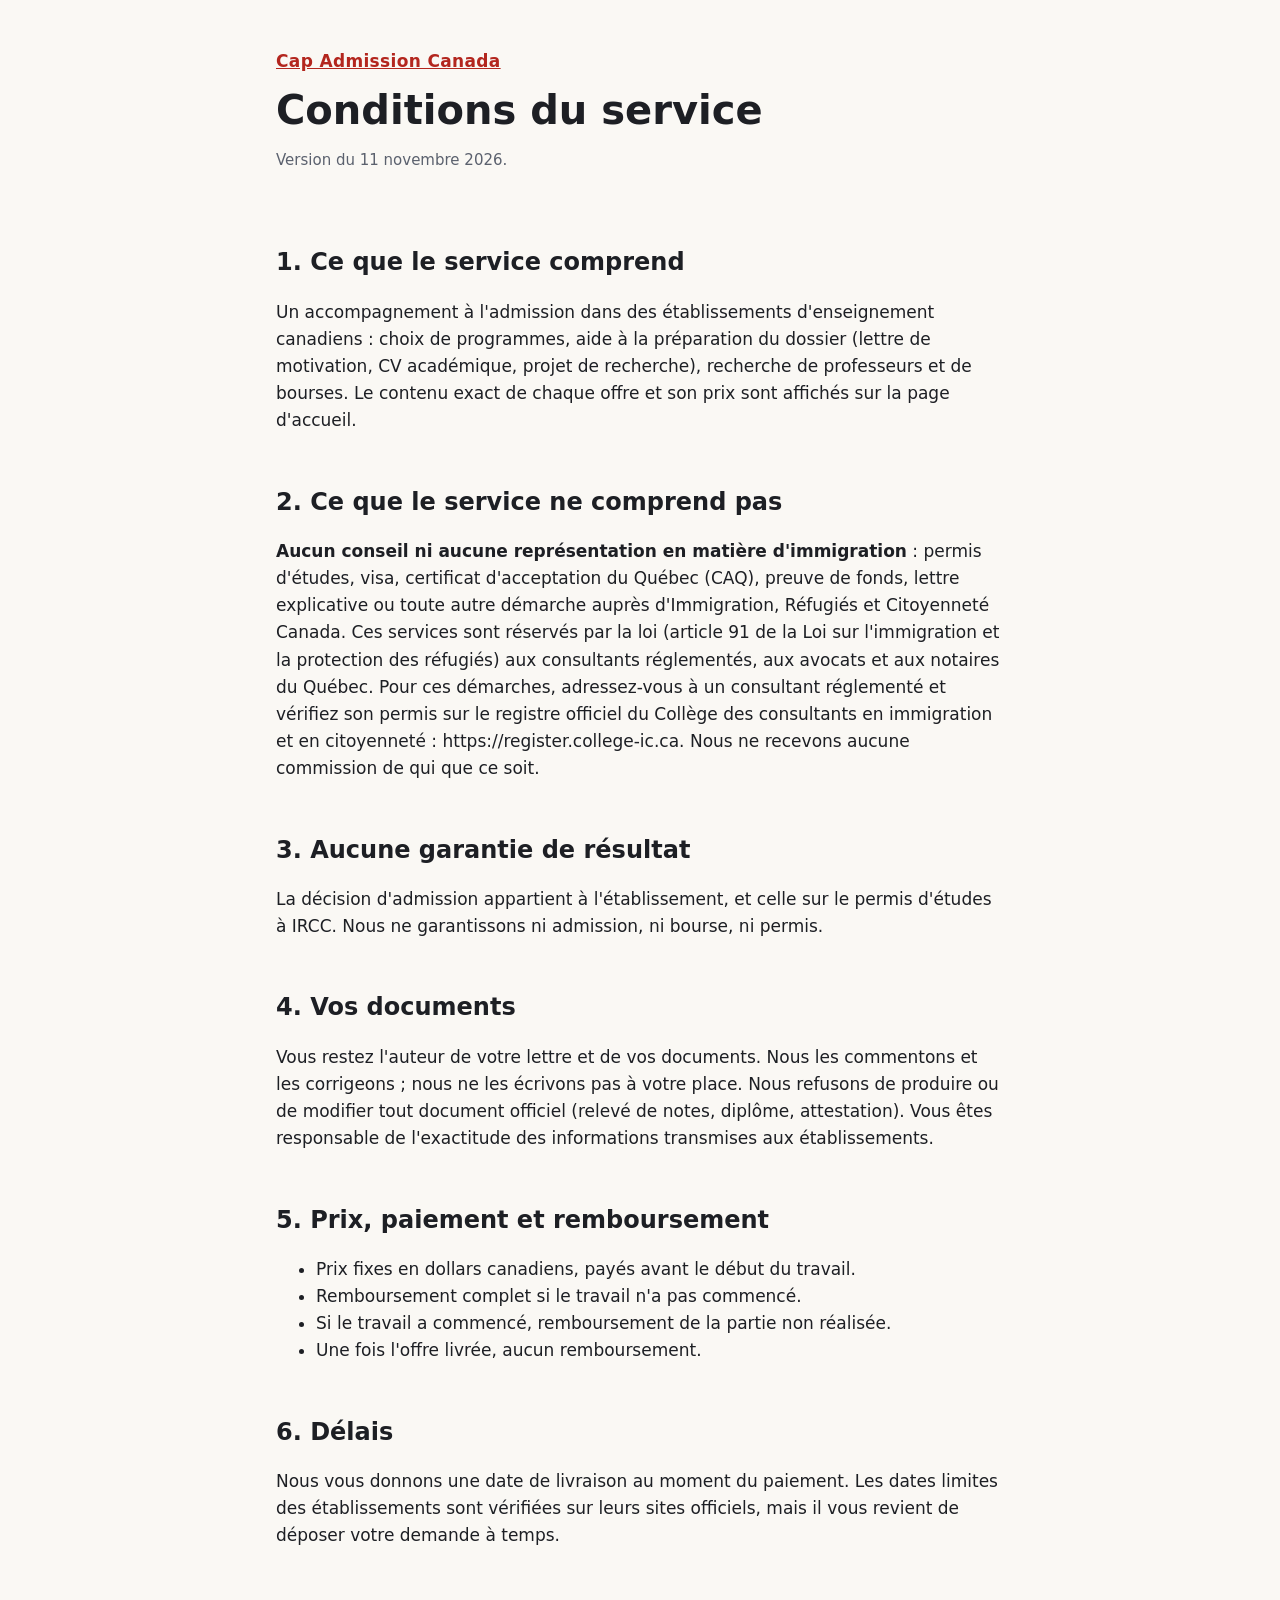
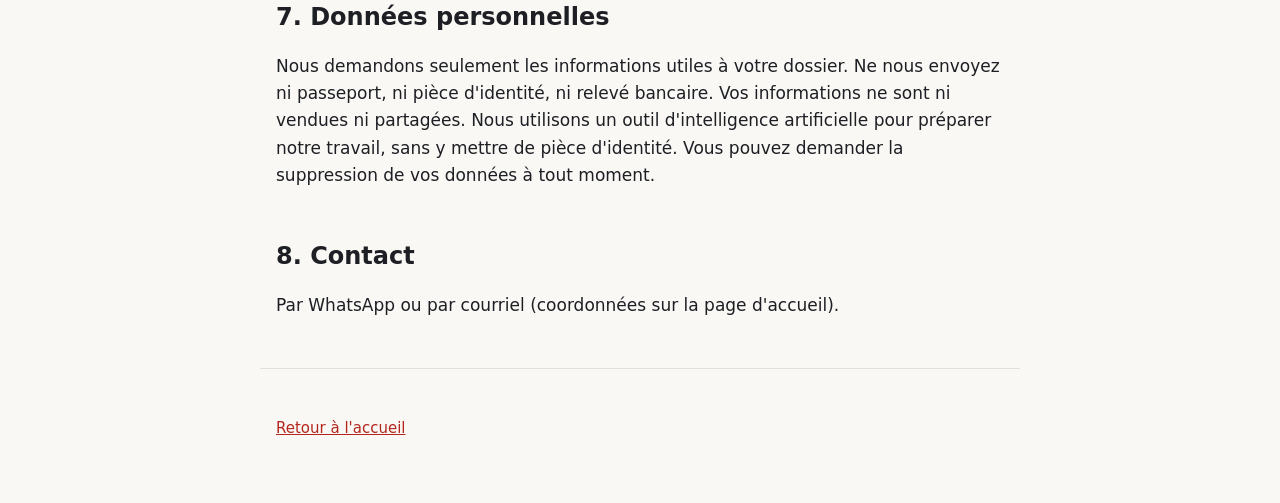
==== conditions.html @ dacee2fe "Page de présentation, exemple et conditions du service Co-Authored-By: Claude Opus 5.5 <noreply@anth" ====
<!doctype html>
<html lang="fr">
<head>
<meta charset="utf-8">
<meta name="viewport" content="width=device-width, initial-scale=1">
<title>Conditions du service</title>
<link rel="stylesheet" href="style.css">
</head>
<body>
<header>
  <div class="marque"><a href="index.html">Cap Admission Canada</a></div>
  <h1>Conditions du service</h1>
  <p class="doux">Version du 11 novembre 2026.</p>
</header>
<main>
  <h2>1. Ce que le service comprend</h2>
  <p>Un accompagnement à l'admission dans des établissements d'enseignement canadiens : choix de programmes, aide à la préparation du dossier (lettre de motivation, CV académique, projet de recherche), recherche de professeurs et de bourses. Le contenu exact de chaque offre et son prix sont affichés sur la page d'accueil.</p>

  <h2>2. Ce que le service ne comprend pas</h2>
  <p><strong>Aucun conseil ni aucune représentation en matière d'immigration</strong> : permis d'études, visa, certificat d'acceptation du Québec (CAQ), preuve de fonds, lettre explicative ou toute autre démarche auprès d'Immigration, Réfugiés et Citoyenneté Canada. Ces services sont réservés par la loi (article 91 de la Loi sur l'immigration et la protection des réfugiés) aux consultants réglementés, aux avocats et aux notaires du Québec. Pour ces démarches, adressez-vous à un consultant réglementé et vérifiez son permis sur le registre officiel du Collège des consultants en immigration et en citoyenneté : https://register.college-ic.ca. Nous ne recevons aucune commission de qui que ce soit.</p>

  <h2>3. Aucune garantie de résultat</h2>
  <p>La décision d'admission appartient à l'établissement, et celle sur le permis d'études à IRCC. Nous ne garantissons ni admission, ni bourse, ni permis.</p>

  <h2>4. Vos documents</h2>
  <p>Vous restez l'auteur de votre lettre et de vos documents. Nous les commentons et les corrigeons ; nous ne les écrivons pas à votre place. Nous refusons de produire ou de modifier tout document officiel (relevé de notes, diplôme, attestation). Vous êtes responsable de l'exactitude des informations transmises aux établissements.</p>

  <h2>5. Prix, paiement et remboursement</h2>
  <ul>
    <li>Prix fixes en dollars canadiens, payés avant le début du travail.</li>
    <li>Remboursement complet si le travail n'a pas commencé.</li>
    <li>Si le travail a commencé, remboursement de la partie non réalisée.</li>
    <li>Une fois l'offre livrée, aucun remboursement.</li>
  </ul>

  <h2>6. Délais</h2>
  <p>Nous vous donnons une date de livraison au moment du paiement. Les dates limites des établissements sont vérifiées sur leurs sites officiels, mais il vous revient de déposer votre demande à temps.</p>

  <h2>7. Données personnelles</h2>
  <p>Nous demandons seulement les informations utiles à votre dossier. Ne nous envoyez ni passeport, ni pièce d'identité, ni relevé bancaire. Vos informations ne sont ni vendues ni partagées. Nous utilisons un outil d'intelligence artificielle pour préparer notre travail, sans y mettre de pièce d'identité. Vous pouvez demander la suppression de vos données à tout moment.</p>

  <h2>8. Contact</h2>
  <p>Par WhatsApp ou par courriel (coordonnées sur la page d'accueil).</p>
</main>
<footer><p class="doux"><a href="index.html">Retour à l'accueil</a></p></footer>
</body>
</html>
---- style.css ----
:root {
  --fond: #faf8f4;
  --surface: #ffffff;
  --texte: #1d1f24;
  --doux: #5b616e;
  --accent: #b3261e;
  --accent-texte: #ffffff;
  --ligne: #e4e0d8;
  --encadre: #fff4e5;
  --encadre-ligne: #f0c27b;
}
@media (prefers-color-scheme: dark) {
  :root {
    --fond: #16181c;
    --surface: #1f2228;
    --texte: #eceae6;
    --doux: #a3a8b3;
    --accent: #ef6b62;
    --accent-texte: #16181c;
    --ligne: #343842;
    --encadre: #2b2418;
    --encadre-ligne: #7a5a26;
  }
}
* { box-sizing: border-box; }
body {
  margin: 0;
  background: var(--fond);
  color: var(--texte);
  font: 17px/1.6 system-ui, -apple-system, "Segoe UI", Roboto, sans-serif;
}
main, header, footer { max-width: 760px; margin: 0 auto; padding: 0 16px; }
header { padding-top: 48px; padding-bottom: 8px; }
.marque { font-weight: 700; color: var(--accent); letter-spacing: .02em; }
h1 { font-size: clamp(28px, 6vw, 40px); line-height: 1.15; margin: 12px 0; }
h2 { font-size: 24px; margin: 48px 0 12px; }
a { color: var(--accent); }
.doux { color: var(--doux); font-size: 15px; }
.bouton {
  display: inline-block; background: var(--accent); color: var(--accent-texte);
  padding: 14px 22px; border-radius: 10px; font-weight: 600; text-decoration: none; margin: 8px 8px 8px 0;
}
.bouton.secondaire { background: transparent; color: var(--accent); border: 2px solid var(--accent); }
.bouton[aria-disabled="true"] { opacity: .5; pointer-events: none; }
.offres { display: grid; gap: 12px; grid-template-columns: repeat(auto-fit, minmax(220px, 1fr)); }
.offre { background: var(--surface); border: 1px solid var(--ligne); border-radius: 12px; padding: 16px; }
.offre h3 { margin: 0 0 4px; font-size: 18px; }
.prix { font-size: 22px; font-weight: 700; }
.prix small { font-size: 14px; font-weight: 400; color: var(--doux); display: block; }
.encadre { background: var(--encadre); border: 1px solid var(--encadre-ligne); border-radius: 12px; padding: 16px; }
ol.etapes { padding-left: 20px; }
ol.etapes li { margin-bottom: 8px; }
details { background: var(--surface); border: 1px solid var(--ligne); border-radius: 10px; padding: 12px 16px; margin-bottom: 8px; }
summary { cursor: pointer; font-weight: 600; }
footer { padding-top: 32px; padding-bottom: 48px; border-top: 1px solid var(--ligne); margin-top: 48px; }
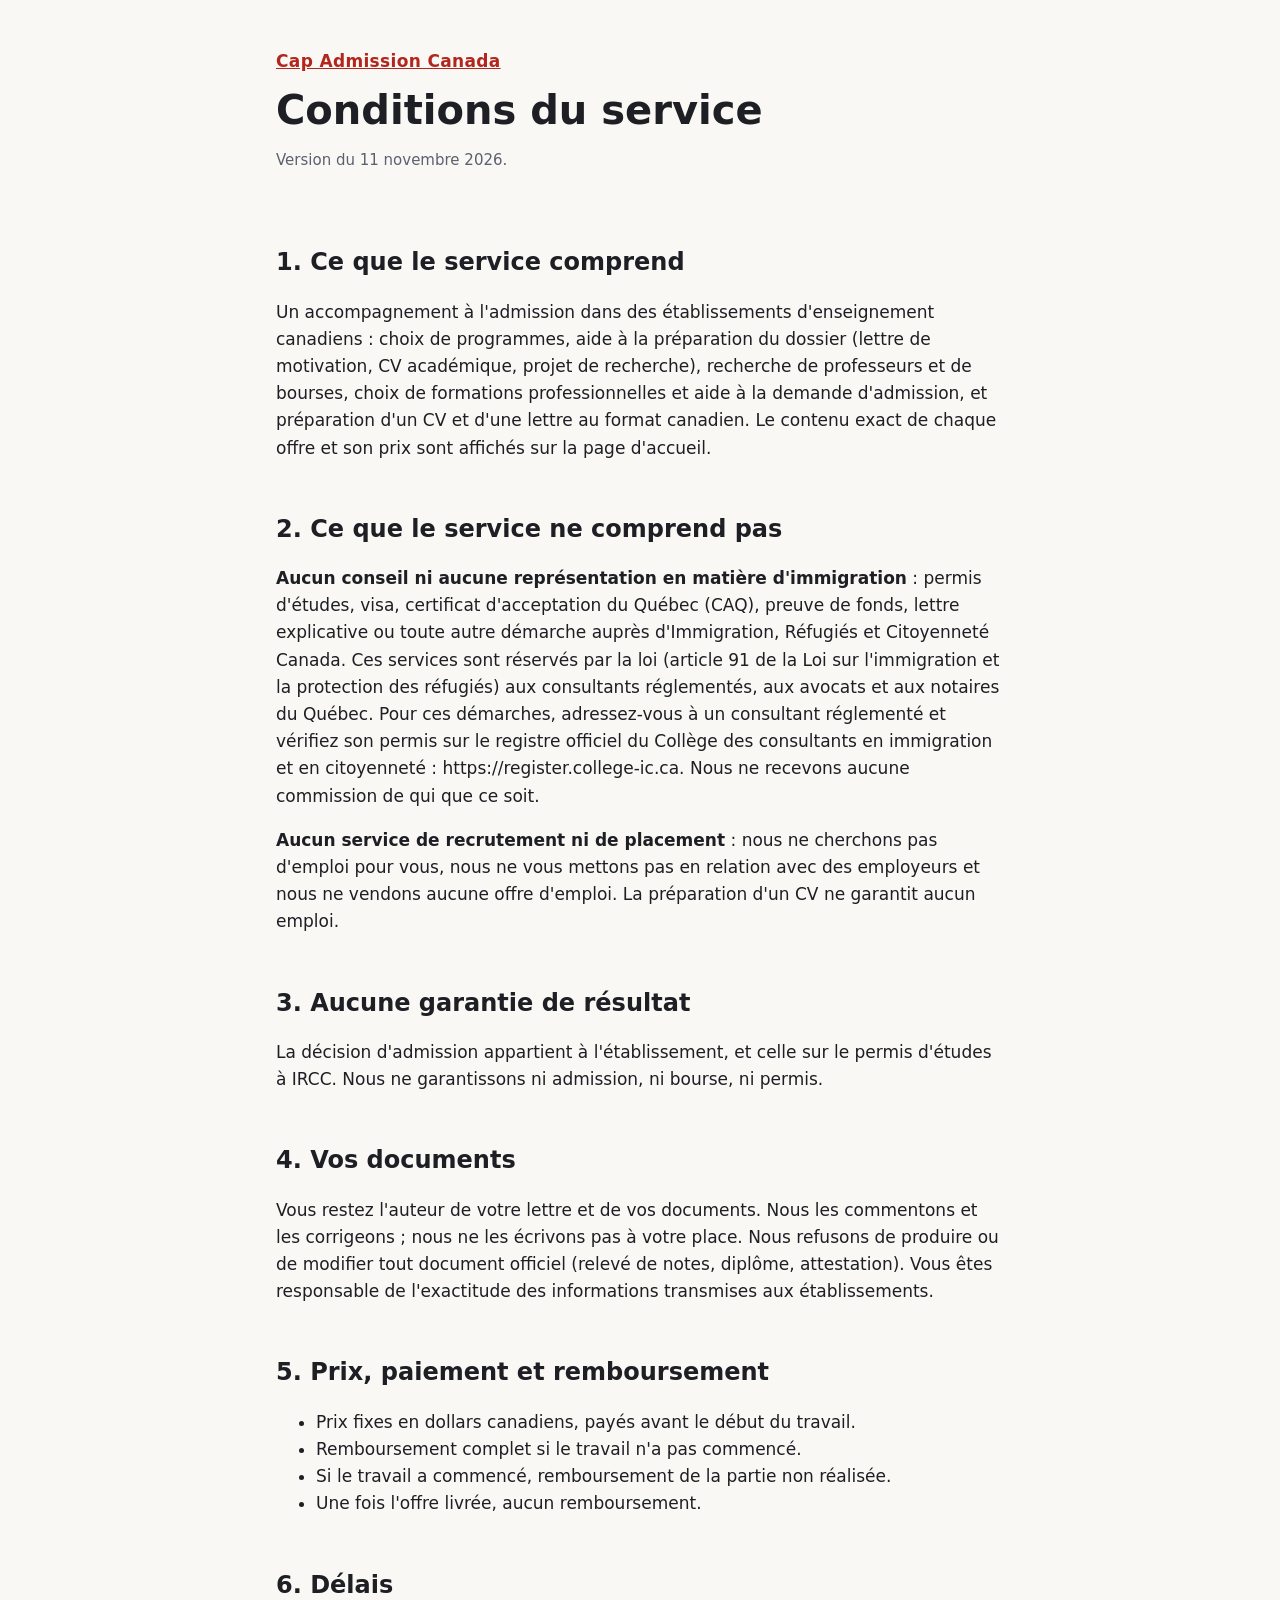
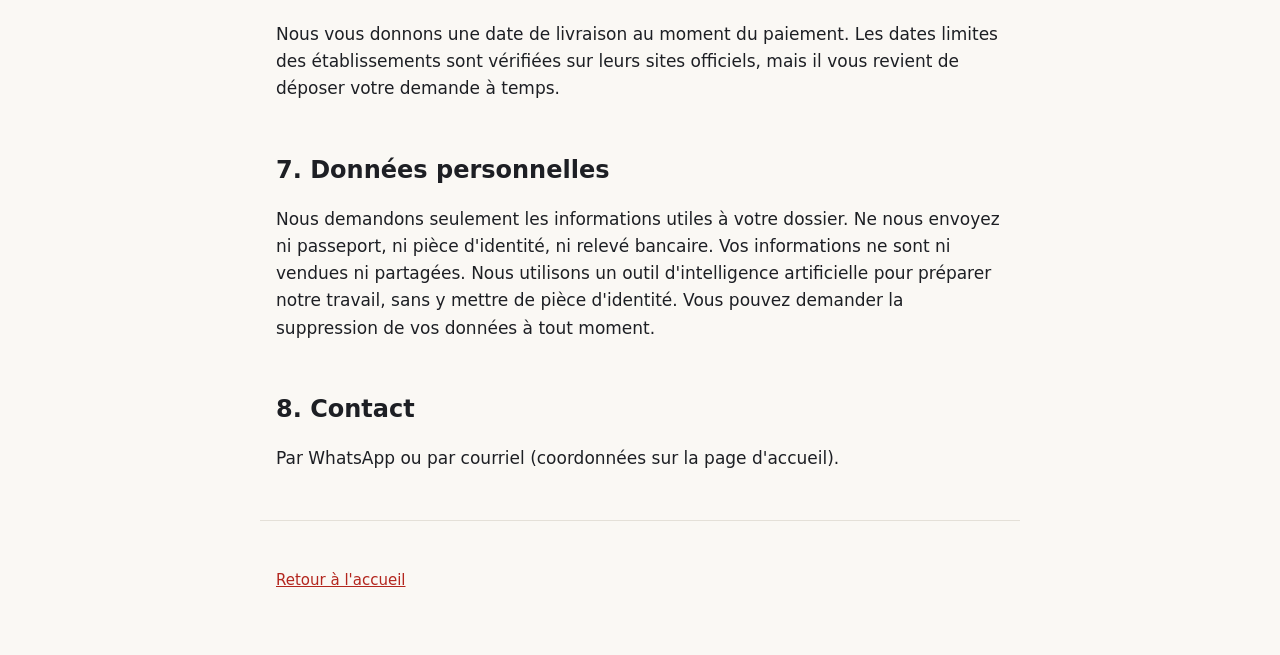
==== commit 167af824: "Offres formation professionnelle et CV canadien, sans placement Co-Authored-By: Claude Opus 5.5 <nor" ====
--- a/conditions.html
+++ b/conditions.html
@@ -4,6 +4,12 @@
 <meta charset="utf-8">
 <meta name="viewport" content="width=device-width, initial-scale=1">
 <title>Conditions du service</title>
+<link rel="canonical" href="https://louikagirard-creator.github.io/admissions-canada/conditions.html">
+<meta property="og:type" content="website">
+<meta property="og:title" content="Conditions du service">
+<meta property="og:description" content="Accompagnement à l'admission dans les universités et collèges canadiens, à prix fixes.">
+<meta property="og:url" content="https://louikagirard-creator.github.io/admissions-canada/conditions.html">
+<meta property="og:locale" content="fr_CA">
 <link rel="stylesheet" href="style.css">
 </head>
 <body>
@@ -14,10 +20,11 @@
 </header>
 <main>
   <h2>1. Ce que le service comprend</h2>
-  <p>Un accompagnement à l'admission dans des établissements d'enseignement canadiens : choix de programmes, aide à la préparation du dossier (lettre de motivation, CV académique, projet de recherche), recherche de professeurs et de bourses. Le contenu exact de chaque offre et son prix sont affichés sur la page d'accueil.</p>
+  <p>Un accompagnement à l'admission dans des établissements d'enseignement canadiens : choix de programmes, aide à la préparation du dossier (lettre de motivation, CV académique, projet de recherche), recherche de professeurs et de bourses, choix de formations professionnelles et aide à la demande d'admission, et préparation d'un CV et d'une lettre au format canadien. Le contenu exact de chaque offre et son prix sont affichés sur la page d'accueil.</p>
 
   <h2>2. Ce que le service ne comprend pas</h2>
   <p><strong>Aucun conseil ni aucune représentation en matière d'immigration</strong> : permis d'études, visa, certificat d'acceptation du Québec (CAQ), preuve de fonds, lettre explicative ou toute autre démarche auprès d'Immigration, Réfugiés et Citoyenneté Canada. Ces services sont réservés par la loi (article 91 de la Loi sur l'immigration et la protection des réfugiés) aux consultants réglementés, aux avocats et aux notaires du Québec. Pour ces démarches, adressez-vous à un consultant réglementé et vérifiez son permis sur le registre officiel du Collège des consultants en immigration et en citoyenneté : https://register.college-ic.ca. Nous ne recevons aucune commission de qui que ce soit.</p>
+  <p><strong>Aucun service de recrutement ni de placement</strong> : nous ne cherchons pas d'emploi pour vous, nous ne vous mettons pas en relation avec des employeurs et nous ne vendons aucune offre d'emploi. La préparation d'un CV ne garantit aucun emploi.</p>
 
   <h2>3. Aucune garantie de résultat</h2>
   <p>La décision d'admission appartient à l'établissement, et celle sur le permis d'études à IRCC. Nous ne garantissons ni admission, ni bourse, ni permis.</p>
